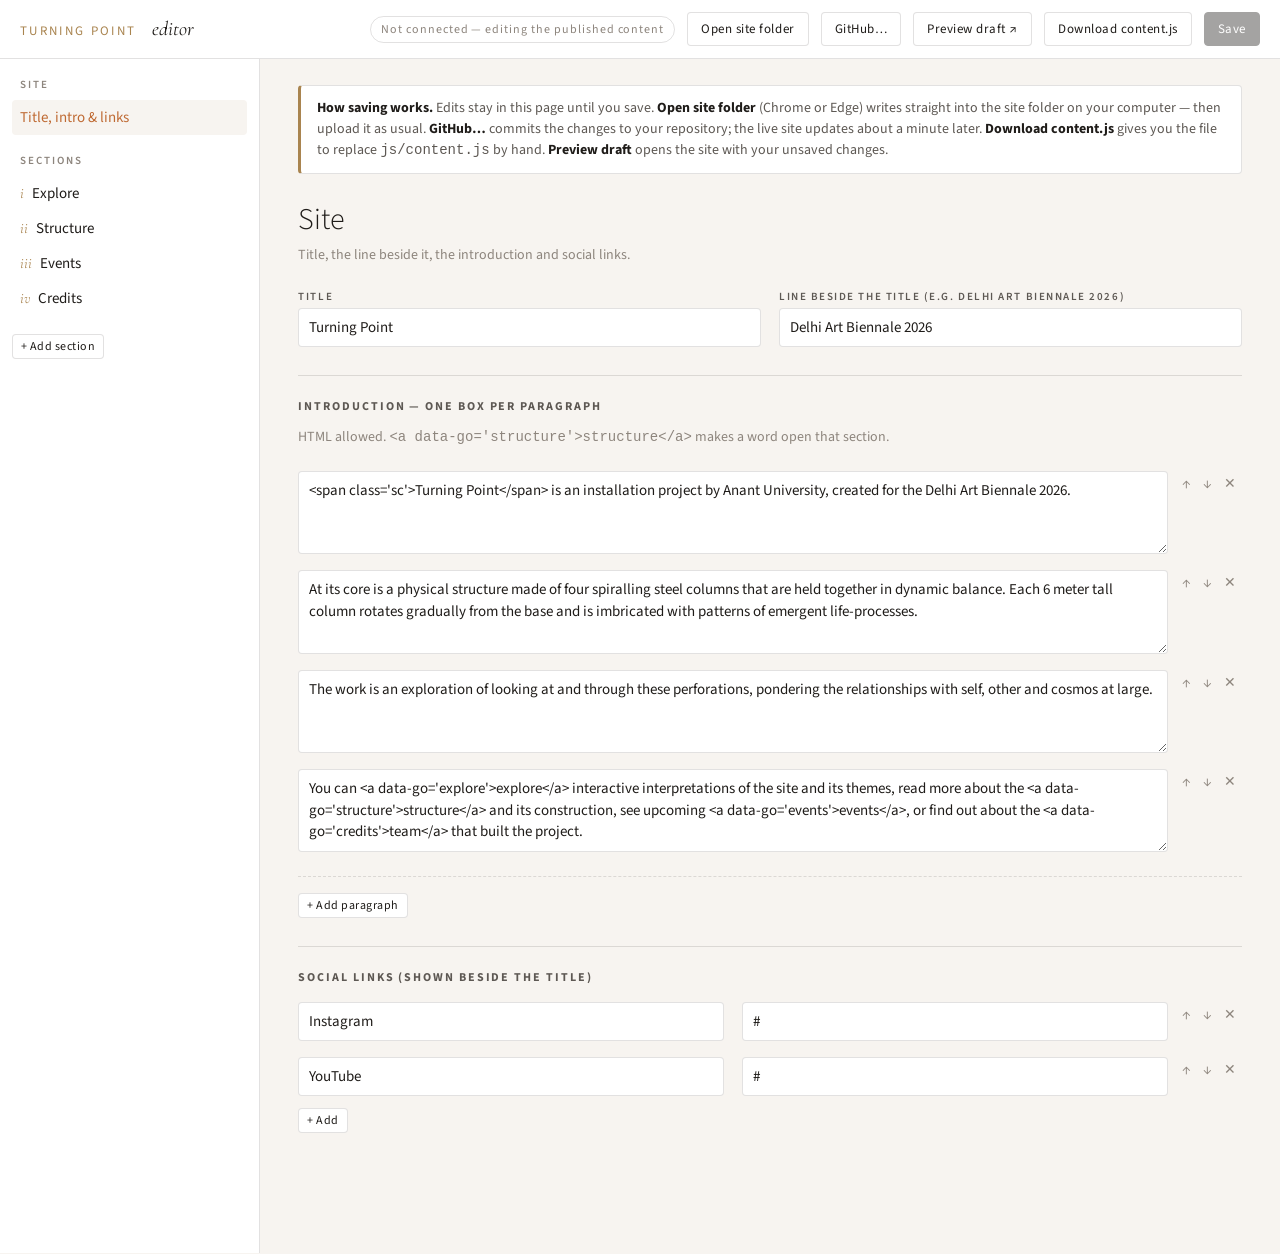
==== admin/index.html @ 9385b00d "Update" ====
<!doctype html>
<html lang="en">
<head>
  <meta charset="utf-8">
  <meta name="viewport" content="width=device-width, initial-scale=1">
  <meta name="robots" content="noindex, nofollow">
  <title>Turning Point — Editor</title>
  <link rel="icon" href="../assets/img/favicon.svg" type="image/svg+xml">
  <link rel="preconnect" href="https://fonts.googleapis.com">
  <link rel="preconnect" href="https://fonts.gstatic.com" crossorigin>
  <link href="https://fonts.googleapis.com/css2?family=Cormorant+Garamond:ital,wght@1,400&family=Source+Sans+3:wght@300;400;600&display=swap" rel="stylesheet">
<style>
  :root {
    --ink: #1f1c19; --grey: #5d5853; --soft: #8d857d; --dim: #d9d0c6; --bg: #f7f4f0;
    --gold: #a9844f; --rust: #bf6a33; --line: rgba(31,28,25,.13); --ok: #4f7a4a; --bad: #b2392b;
    --sans: "Source Sans 3", Calibri, "Segoe UI", system-ui, sans-serif;
    --serif: "Cormorant Garamond", Georgia, serif;
  }
  * { box-sizing: border-box; }
  html, body { margin: 0; height: 100%; }
  body { font-family: var(--sans); font-size: 15px; color: var(--ink); background: var(--bg); -webkit-font-smoothing: antialiased; }
  button, input, select, textarea { font: inherit; color: inherit; }
  a { color: var(--rust); }

  /* layout */
  .top {
    position: sticky; top: 0; z-index: 10;
    display: flex; align-items: center; gap: 12px; flex-wrap: wrap;
    padding: 12px 20px; background: #fff; border-bottom: 1px solid var(--line);
  }
  .brand { font-size: 13px; letter-spacing: .18em; text-transform: uppercase; color: var(--gold); margin-right: auto; }
  .brand em { font-family: var(--serif); font-size: 20px; letter-spacing: 0; text-transform: none; color: var(--ink); margin-left: .5em; }
  .status { font-size: 12px; letter-spacing: .08em; color: var(--soft); padding: 4px 10px; border: 1px solid var(--line); border-radius: 99px; white-space: nowrap; }
  .status.on { color: var(--ok); border-color: rgba(79,122,74,.4); }
  .status.dirty::after { content: " · unsaved changes"; color: var(--rust); }
  .wrap { display: grid; grid-template-columns: 260px minmax(0, 1fr); min-height: calc(100% - 60px); }
  .nav { border-right: 1px solid var(--line); padding: 18px 12px; background: #fff; }
  .main { padding: 26px clamp(16px, 3vw, 48px) 120px; max-width: 1100px; }

  /* buttons */
  .btn { border: 1px solid var(--line); background: #fff; padding: 7px 13px; border-radius: 4px; cursor: pointer; font-size: 13px; letter-spacing: .04em; white-space: nowrap; }
  .btn:hover { border-color: var(--rust); color: var(--rust); }
  .btn.primary { background: var(--ink); color: #fff; border-color: var(--ink); }
  .btn.primary:hover { background: var(--rust); border-color: var(--rust); color: #fff; }
  .btn.small { padding: 3px 8px; font-size: 12px; }
  .btn.danger:hover { border-color: var(--bad); color: var(--bad); }
  .btn:disabled { opacity: .4; cursor: default; }
  .icon { border: 0; background: none; cursor: pointer; padding: 3px 6px; color: var(--soft); font-size: 14px; border-radius: 3px; }
  .icon:hover { color: var(--rust); background: var(--bg); }

  /* left nav */
  .nav h4 { margin: 0 8px 8px; font-size: 11px; letter-spacing: .18em; text-transform: uppercase; color: var(--soft); font-weight: 600; }
  .nav ul { list-style: none; margin: 0 0 18px; padding: 0; }
  .nav li { display: flex; align-items: center; border-radius: 4px; }
  .nav li > button.go { flex: 1; text-align: left; border: 0; background: none; padding: 7px 8px; cursor: pointer; border-radius: 4px; }
  .nav li.on > button.go { background: var(--bg); color: var(--rust); }
  .nav li > button.go:hover { color: var(--rust); }
  .nav .ctl { display: none; }
  .nav li:hover .ctl { display: flex; }
  .nav .num { font-family: var(--serif); font-style: italic; color: var(--gold); margin-right: .5em; }

  /* forms */
  h2 { font-weight: 300; font-size: 30px; margin: 0 0 4px; }
  h2 .num { font-family: var(--serif); font-style: italic; color: var(--gold); margin-right: .3em; }
  .sub { color: var(--soft); margin: 0 0 24px; font-size: 14px; }
  .grid { display: grid; grid-template-columns: repeat(2, minmax(0, 1fr)); gap: 12px 18px; }
  .field { display: flex; flex-direction: column; gap: 4px; min-width: 0; }
  .field.full { grid-column: 1 / -1; }
  .field > label { font-size: 11px; letter-spacing: .14em; text-transform: uppercase; color: var(--grey); font-weight: 600; }
  .field .hint { font-size: 12px; color: var(--soft); }
  input[type=text], input[type=url], input[type=date], input[type=time], select, textarea {
    width: 100%; padding: 8px 10px; border: 1px solid var(--line); border-radius: 4px; background: #fff;
  }
  input:focus, select:focus, textarea:focus { outline: none; border-color: var(--rust); box-shadow: 0 0 0 3px rgba(191,106,51,.12); }
  textarea { min-height: 70px; resize: vertical; line-height: 1.45; }
  textarea.code { font-family: ui-monospace, Menlo, Consolas, monospace; font-size: 13px; min-height: 110px; }
  .check { display: flex; align-items: center; gap: 8px; font-size: 14px; padding-top: 18px; }

  .card {
    background: #fff; border: 1px solid var(--line); border-radius: 6px; margin: 0 0 12px;
  }
  .card > header {
    display: flex; align-items: center; gap: 10px; padding: 9px 12px; cursor: pointer; user-select: none;
  }
  .card > header .badge { font-size: 10px; letter-spacing: .16em; text-transform: uppercase; color: #fff; background: var(--gold); padding: 2px 7px; border-radius: 3px; }
  .card > header .t { flex: 1; color: var(--grey); white-space: nowrap; overflow: hidden; text-overflow: ellipsis; }
  .card > .body { padding: 6px 14px 16px; border-top: 1px solid var(--line); }
  .card.closed > .body { display: none; }
  .card .chev { color: var(--soft); transition: transform .2s; }
  .card.closed .chev { transform: rotate(-90deg); }

  .row { display: flex; gap: 8px; align-items: flex-start; margin: 0 0 8px; }
  .row > :first-child { flex: 1; }
  .list { display: flex; flex-direction: column; gap: 8px; }
  .media { display: flex; gap: 10px; align-items: center; }
  .media input { flex: 1; }
  .thumb { width: 64px; height: 64px; flex: none; border-radius: 3px; background: var(--bg) center/cover no-repeat; border: 1px solid var(--line); overflow: hidden; }
  .thumb video, .thumb img { width: 100%; height: 100%; object-fit: cover; display: block; }
  .addbar { display: flex; gap: 8px; align-items: center; margin-top: 16px; padding-top: 16px; border-top: 1px dashed var(--line); }
  .addbar select { width: auto; }
  hr { border: 0; border-top: 1px solid var(--line); margin: 28px 0 22px; }
  h3 { font-size: 12px; letter-spacing: .16em; text-transform: uppercase; color: var(--grey); margin: 0 0 12px; }

  /* dialog */
  dialog { border: 1px solid var(--line); border-radius: 8px; padding: 22px 24px; width: min(520px, 92vw); }
  dialog::backdrop { background: rgba(31,28,25,.35); }
  dialog h3 { margin-bottom: 14px; }
  dialog .grid { grid-template-columns: 1fr; }
  dialog footer { display: flex; justify-content: flex-end; gap: 8px; margin-top: 18px; }

  .toast {
    position: fixed; left: 50%; bottom: 24px; transform: translate(-50%, 20px); opacity: 0;
    background: var(--ink); color: #fff; padding: 10px 16px; border-radius: 6px; font-size: 14px;
    transition: opacity .3s, transform .3s; z-index: 50; max-width: 90vw;
  }
  .toast.show { opacity: 1; transform: translate(-50%, 0); }
  .toast.err { background: var(--bad); }
  .intro-note { background: #fff; border: 1px solid var(--line); border-left: 3px solid var(--gold); padding: 12px 16px; border-radius: 4px; margin-bottom: 24px; color: var(--grey); font-size: 14px; line-height: 1.5; }
  .intro-note b { color: var(--ink); }

  @media (max-width: 760px) {
    .wrap { grid-template-columns: 1fr; }
    .nav { border-right: 0; border-bottom: 1px solid var(--line); }
    .grid { grid-template-columns: 1fr; }
  }
</style>
</head>
<body>
  <div class="top">
    <div class="brand">Turning Point <em>editor</em></div>
    <span class="status" id="status">Not connected — editing the published content</span>
    <button class="btn" id="openFolder" title="Chrome / Edge: read and write the site folder on this computer">Open site folder</button>
    <button class="btn" id="openGithub">GitHub…</button>
    <button class="btn" id="preview" title="Open the site with your unsaved changes">Preview draft ↗</button>
    <button class="btn" id="download" title="Download js/content.js to replace by hand">Download content.js</button>
    <button class="btn primary" id="save" disabled>Save</button>
  </div>

  <div class="wrap">
    <aside class="nav" id="nav"></aside>
    <main class="main" id="main"></main>
  </div>

  <dialog id="ghDialog">
    <form method="dialog">
      <h3>Save to GitHub</h3>
      <div class="grid">
        <div class="field"><label>Repository (owner/name)</label><input type="text" id="ghRepo" placeholder="your-name/turning-point"></div>
        <div class="field"><label>Branch</label><input type="text" id="ghBranch" value="main"></div>
        <div class="field"><label>Folder inside the repository</label><input type="text" id="ghBase" placeholder="(leave empty if the site is at the top level)"></div>
        <div class="field"><label>Personal access token</label><input type="text" id="ghToken" placeholder="github_pat_…" autocomplete="off">
          <span class="hint">A fine-grained token with <b>Contents: read and write</b> on this one repository. Create it at github.com → Settings → Developer settings.</span></div>
        <label class="check"><input type="checkbox" id="ghRemember"> Remember on this browser</label>
      </div>
      <footer>
        <button class="btn" value="cancel">Cancel</button>
        <button class="btn primary" id="ghConnect" value="ok">Connect</button>
      </footer>
    </form>
  </dialog>

  <div class="toast" id="toast"></div>

  <script src="../js/content.js"></script>
<script>
(function () {
  "use strict";

  /* ======================================================================
     Data + helpers
     ====================================================================== */
  let data = JSON.parse(JSON.stringify(window.SITE || { title: "", meta: "", intro: [], socials: [], sections: [] }));
  let dirty = false;
  let view = { kind: "site", index: 0 };
  const open = new Set();                 // which item cards are expanded
  const blobs = {};                       // freshly uploaded files → object URLs for previews

  const $ = s => document.querySelector(s);
  const h = (tag, attrs = {}, ...kids) => {
    const el = document.createElement(tag);
    for (const [k, v] of Object.entries(attrs || {})) {
      if (v == null || v === false) continue;
      if (k.startsWith("on")) el.addEventListener(k.slice(2), v);
      else if (k === "class") el.className = v;
      else if (k === "html") el.innerHTML = v;
      else if (k === "value") el.value = v;
      else if (k in el && typeof v !== "string") el[k] = v;
      else el.setAttribute(k, v === true ? "" : v);
    }
    kids.flat().forEach(c => c != null && el.append(c.nodeType ? c : document.createTextNode(c)));
    return el;
  };
  const toast = (msg, err) => {
    const t = $("#toast"); t.textContent = msg; t.classList.toggle("err", !!err); t.classList.add("show");
    clearTimeout(t._t); t._t = setTimeout(() => t.classList.remove("show"), err ? 6000 : 2600);
  };
  const setDirty = (v = true) => { dirty = v; renderStatus(); };
  const move = (arr, i, d) => { const j = i + d; if (j < 0 || j >= arr.length) return; [arr[i], arr[j]] = [arr[j], arr[i]]; };
  const strip = s => String(s || "").replace(/<[^>]+>/g, "").trim();
  const resolve = p => !p ? "" : blobs[p] || (/^(https?:|data:|blob:)/.test(p) ? p : "../" + p);

  window.addEventListener("beforeunload", e => { if (dirty) { e.preventDefault(); e.returnValue = ""; } });

  /* ======================================================================
     Field schema
     ====================================================================== */
  const TYPES = {
    text:    { label: "Text", fields: [["span", "span"], ["title", "text", "Heading"], ["body", "html", "Body (HTML: <p>, <em>, <a href>)"]] },
    image:   { label: "Image", fields: [["span", "span"], ["src", "media:image", "Image"], ["alt", "text", "Alt text (for screen readers)"], ["caption", "html1", "Caption"], ["ratio", "text", "Aspect ratio (w/h, e.g. 4/3) — set automatically on upload"]] },
    video:   { label: "Video", fields: [["span", "span"], ["src", "media:video", "Video file (.mp4)"], ["poster", "media:image", "Poster image"], ["caption", "html1", "Caption"], ["ratio", "text", "Aspect ratio (w/h)"], ["autoplay", "bool", "Play silently on a loop (no controls)"]] },
    embed:   { label: "Embed", fields: [["span", "span"], ["src", "url", "Embed URL (YouTube: https://www.youtube.com/embed/ID)"], ["caption", "html1", "Caption"], ["ratio", "text", "Aspect ratio (w/h)"]] },
    project: { label: "Exploration", fields: [["index", "text", "Number"], ["title", "text", "Title"], ["text", "html1", "Description"], ["href", "text", "Page (e.g. explorations/flux/index.html) — empty = forthcoming"], ["thumb", "media:image", "Thumbnail (portrait, 3:5)"], ["status", "text", "Status label (e.g. In progress)"], ["newTab", "bool", "Open in a new tab"]] },
    event:   { label: "Event", fields: [["span", "span"], ["date", "date", "Date"], ["time", "time", "Time"], ["title", "text", "Title"], ["place", "text", "Place"], ["text", "html1", "Description"], ["link", "url", "Link"], ["linkLabel", "text", "Link label (e.g. Register)"]] },
    credits: { label: "Credits", fields: [["span", "span"], ["groups", "groups"]] },
    links:   { label: "Links", fields: [["span", "span"], ["title", "text", "Heading"], ["links", "pairs:label:url"]] }
  };
  const BLANK = {
    text: { type: "text", span: 2, title: "", body: "<p></p>" },
    image: { type: "image", span: 2, src: "", alt: "", caption: "", ratio: "4/3" },
    video: { type: "video", span: 2, src: "", poster: "", caption: "", ratio: "16/9" },
    embed: { type: "embed", span: 2, src: "", caption: "", ratio: "16/9" },
    project: { type: "project", index: "", title: "", text: "", href: "", thumb: "", status: "" },
    event: { type: "event", span: 4, date: new Date().toISOString().slice(0, 10), time: "", title: "", place: "", text: "", link: "", linkLabel: "" },
    credits: { type: "credits", span: 3, groups: [{ role: "", names: [] }] },
    links: { type: "links", span: 1, title: "", links: [{ label: "", url: "" }] }
  };
  const summary = it => strip(it.title) || strip(it.caption) || strip(it.alt) || (it.src || "").split("/").pop() || strip(it.text) || (it.groups ? it.groups.map(g => g.role).join(", ") : "") || "(empty)";

  /* ======================================================================
     Field widgets
     ====================================================================== */
  function fieldEl(obj, key, kind, label, onChange) {
    const set = v => { obj[key] = v; setDirty(); onChange && onChange(); };
    const wrap = (cls, ...kids) => h("div", { class: "field " + (cls || "") }, label ? h("label", {}, label) : null, ...kids);

    if (kind === "span") {
      return wrap("", h("select", { onchange: e => set(+e.target.value) },
        [1, 2, 3, 4].map(n => h("option", { value: n, selected: (obj.span || 1) === n }, n === 4 ? "4 — full width" : `${n} column${n > 1 ? "s" : ""}`))));
    }
    if (kind === "bool") {
      return h("label", { class: "check" }, h("input", { type: "checkbox", checked: !!obj[key], onchange: e => set(e.target.checked) }), label);
    }
    if (kind === "html") {
      return wrap("full", h("textarea", { class: "code", value: obj[key] || "", oninput: e => set(e.target.value) }));
    }
    if (kind === "html1") {
      return wrap("full", h("textarea", { value: obj[key] || "", rows: 2, oninput: e => set(e.target.value) }));
    }
    if (kind === "date" || kind === "time" || kind === "url" || kind === "text") {
      return wrap("", h("input", { type: kind === "url" ? "url" : kind, value: obj[key] || "", oninput: e => set(e.target.value) }));
    }
    if (kind.startsWith("media")) {
      const accept = kind.endsWith("video") ? "video/*" : "image/*";
      const thumb = h("div", { class: "thumb" });
      const paint = () => {
        thumb.innerHTML = "";
        const src = resolve(obj[key]);
        if (!src) return;
        thumb.append(/\.(mp4|webm|mov)$/i.test(obj[key]) ? h("video", { src, muted: true }) : h("img", { src, alt: "" }));
      };
      const input = h("input", { type: "text", value: obj[key] || "", placeholder: "assets/…", oninput: e => { set(e.target.value); paint(); } });
      const file = h("input", { type: "file", accept, hidden: true, onchange: async e => {
        const f = e.target.files[0]; if (!f) return;
        const path = await uploadFile(f);
        if (!path) return;
        input.value = path; obj[key] = path; setDirty(); paint();
        if (key === "src" && "ratio" in obj) {
          const r = await mediaRatio(f); if (r) { obj.ratio = r; renderMain(); }
        }
      } });
      paint();
      return wrap("full", h("div", { class: "media" }, thumb, input,
        h("button", { class: "btn small", type: "button", onclick: () => backend ? file.click() : toast("Open the site folder or connect GitHub first, so the file has somewhere to go.", true) }, "Upload…"), file));
    }
    if (kind === "groups") {
      obj.groups = obj.groups || [];
      return h("div", { class: "field full" }, h("label", {}, "Groups — one name per line"),
        h("div", { class: "list" }, obj.groups.map((g, i) => h("div", { class: "row" },
          h("div", { class: "grid", style: "grid-template-columns: 1fr 1.4fr" },
            h("input", { type: "text", value: g.role || "", placeholder: "Role", oninput: e => { g.role = e.target.value; setDirty(); } }),
            h("textarea", { rows: Math.max(2, (g.names || []).length), value: (g.names || []).join("\n"), placeholder: "Names", oninput: e => { g.names = e.target.value.split("\n").map(s => s.trim()).filter(Boolean); setDirty(); } })),
          ctl(obj.groups, i)))),
        h("div", {}, h("button", { class: "btn small", type: "button", onclick: () => { obj.groups.push({ role: "", names: [] }); setDirty(); renderMain(); } }, "+ Add group")));
    }
    if (kind.startsWith("pairs")) {
      const [, a, b] = kind.split(":");
      obj[key] = obj[key] || [];
      return h("div", { class: "field full" }, h("label", {}, label || key),
        h("div", { class: "list" }, obj[key].map((p, i) => h("div", { class: "row" },
          h("div", { class: "grid" },
            h("input", { type: "text", value: p[a] || "", placeholder: a, oninput: e => { p[a] = e.target.value; setDirty(); } }),
            h("input", { type: "text", value: p[b] || "", placeholder: b, oninput: e => { p[b] = e.target.value; setDirty(); } })),
          ctl(obj[key], i)))),
        h("div", {}, h("button", { class: "btn small", type: "button", onclick: () => { obj[key].push({ [a]: "", [b]: "" }); setDirty(); renderMain(); } }, "+ Add")));
    }
    return wrap("", h("input", { type: "text", value: obj[key] || "", oninput: e => set(e.target.value) }));
  }

  // ↑ ↓ ✕ controls for any list
  function ctl(arr, i, extra) {
    return h("div", { class: "ctl", style: "display:flex" },
      h("button", { class: "icon", type: "button", title: "Move up", onclick: e => { e.stopPropagation(); move(arr, i, -1); setDirty(); render(); } }, "↑"),
      h("button", { class: "icon", type: "button", title: "Move down", onclick: e => { e.stopPropagation(); move(arr, i, 1); setDirty(); render(); } }, "↓"),
      extra || null,
      h("button", { class: "icon", type: "button", title: "Delete", onclick: e => {
        e.stopPropagation();
        if (!confirm("Delete this?")) return;
        arr.splice(i, 1); setDirty(); render();
      } }, "✕"));
  }

  /* ======================================================================
     Views
     ====================================================================== */
  function renderNav() {
    const nav = $("#nav"); nav.innerHTML = "";
    nav.append(h("h4", {}, "Site"),
      h("ul", {}, h("li", { class: view.kind === "site" ? "on" : "" },
        h("button", { class: "go", onclick: () => { view = { kind: "site" }; render(); } }, "Title, intro & links"))));
    nav.append(h("h4", {}, "Sections"),
      h("ul", {}, data.sections.map((s, i) => h("li", { class: view.kind === "section" && view.index === i ? "on" : "" },
        h("button", { class: "go", onclick: () => { view = { kind: "section", index: i }; render(); } },
          h("span", { class: "num" }, ["i", "ii", "iii", "iv", "v", "vi", "vii", "viii"][i] || i + 1), s.label || s.id || "(untitled)"),
        h("span", { class: "ctl" }, ctl(data.sections, i))))),
      h("button", { class: "btn small", onclick: () => {
        const id = prompt("Short id for the new section (letters only, used in the link, e.g. press):");
        if (!id) return;
        const clean = id.toLowerCase().replace(/[^a-z0-9-]/g, "");
        if (!clean || data.sections.some(s => s.id === clean)) return toast("That id is empty or already used.", true);
        data.sections.push({ id: clean, label: id, heading: id, lede: "", items: [] });
        view = { kind: "section", index: data.sections.length - 1 }; setDirty(); render();
      } }, "+ Add section"));
  }

  function renderMain() {
    const main = $("#main"); main.innerHTML = "";
    if (view.kind === "site") return renderSite(main);
    const sec = data.sections[view.index];
    if (!sec) { view = { kind: "site" }; return renderSite(main); }
    renderSection(main, sec, view.index);
  }

  function renderSite(main) {
    if (!backend) main.append(h("div", { class: "intro-note", html:
      "<b>How saving works.</b> Edits stay in this page until you save. " +
      "<b>Open site folder</b> (Chrome or Edge) writes straight into the site folder on your computer — then upload it as usual. " +
      "<b>GitHub…</b> commits the changes to your repository; the live site updates about a minute later. " +
      "<b>Download content.js</b> gives you the file to replace <code>js/content.js</code> by hand. " +
      "<b>Preview draft</b> opens the site with your unsaved changes." }));
    main.append(h("h2", {}, "Site"), h("p", { class: "sub" }, "Title, the line beside it, the introduction and social links."));
    main.append(h("div", { class: "grid" },
      fieldEl(data, "title", "text", "Title"),
      fieldEl(data, "meta", "text", "Line beside the title (e.g. Delhi Art Biennale 2026)")));

    main.append(h("hr"), h("h3", {}, "Introduction — one box per paragraph"),
      h("p", { class: "sub", html: "HTML allowed. <code>&lt;a data-go='structure'&gt;structure&lt;/a&gt;</code> makes a word open that section." }));
    data.intro = data.intro || [];
    main.append(h("div", { class: "list" }, data.intro.map((p, i) => h("div", { class: "row" },
      h("textarea", { rows: 3, value: p, oninput: e => { data.intro[i] = e.target.value; setDirty(); } }), ctl(data.intro, i)))));
    main.append(h("div", { class: "addbar" }, h("button", { class: "btn small", onclick: () => { data.intro.push(""); setDirty(); renderMain(); } }, "+ Add paragraph")));

    main.append(h("hr"), h("h3", {}, "Social links (shown beside the title)"));
    data.socials = data.socials || [];
    main.append(fieldEl(data, "socials", "pairs:label:url", " "));
  }

  function renderSection(main, sec, si) {
    main.append(h("h2", {}, h("span", { class: "num" }, (["i", "ii", "iii", "iv", "v", "vi", "vii", "viii"][si] || si + 1) + "."), sec.heading || sec.label));
    main.append(h("p", { class: "sub" }, `Opens at …/index.html#${sec.id}`));
    main.append(h("div", { class: "grid" },
      fieldEl(sec, "label", "text", "Menu label", renderNav),
      fieldEl(sec, "id", "text", "Id (used in the link — letters, numbers, hyphens)", renderNav),
      fieldEl(sec, "heading", "text", "Heading"),
      fieldEl(sec, "lede", "text", "Short line beside the heading")));

    main.append(h("hr"), h("h3", {}, `Boxes (${sec.items.length})`));
    if (sec.items.some(i => i.type === "project")) main.append(h("p", { class: "sub" }, "Exploration boxes that follow each other are shown as one sideways-scrolling row of tall cards."));
    sec.items.forEach((it, i) => {
      const key = sec.id + ":" + i;
      const T = TYPES[it.type] || { label: it.type, fields: [] };
      const card = h("div", { class: "card" + (open.has(it) ? "" : " closed") });
      const header = h("header", { onclick: () => { open.has(it) ? open.delete(it) : open.add(it); card.classList.toggle("closed"); } },
        h("span", { class: "chev" }, "▾"), h("span", { class: "badge" }, T.label), h("span", { class: "t" }, summary(it)),
        ctl(sec.items, i, h("button", { class: "icon", type: "button", title: "Duplicate", onclick: e => {
          e.stopPropagation(); const copy = JSON.parse(JSON.stringify(it)); sec.items.splice(i + 1, 0, copy); open.add(copy); setDirty(); render();
        } }, "⧉")));
      const grid = h("div", { class: "grid" }, T.fields.map(([k, kind, label]) =>
        fieldEl(it, k, kind, label || k, () => { header.querySelector(".t").textContent = summary(it); })));
      card.append(header, h("div", { class: "body" }, grid));
      main.append(card);
    });

    const sel = h("select", {}, Object.entries(TYPES).map(([k, t]) => h("option", { value: k }, t.label)));
    main.append(h("div", { class: "addbar" }, sel,
      h("button", { class: "btn", onclick: () => {
        const it = JSON.parse(JSON.stringify(BLANK[sel.value]));
        sec.items.push(it); open.add(it); setDirty(); renderMain();
        window.scrollTo({ top: document.body.scrollHeight, behavior: "smooth" });
      } }, "+ Add box")));
  }

  function renderStatus() {
    const st = $("#status");
    st.textContent = backend ? backend.label : "Not connected — editing the published content";
    st.classList.toggle("on", !!backend);
    st.classList.toggle("dirty", dirty);
    $("#save").disabled = !backend || !dirty;
  }
  function render() { renderNav(); renderMain(); renderStatus(); }

  /* ======================================================================
     Serialising content.js
     ====================================================================== */
  const HEADER = `/* =====================================================================
   TURNING POINT — site content
   Edited with admin/index.html — or by hand: it is plain JavaScript.
   Box types: text, image, video, embed, project, event, credits, links
   (see README.md). Paths are relative to index.html.
   ===================================================================== */

`;
  const serialise = () => HEADER + "window.SITE = " + JSON.stringify(data, null, 2) + ";\n";
  function parseContent(text) {
    const w = {};
    new Function("window", text + "\n;")(w);   // the site's own content file
    if (!w.SITE || !Array.isArray(w.SITE.sections)) throw new Error("js/content.js does not define window.SITE");
    return w.SITE;
  }

  /* ======================================================================
     Backends: local folder (File System Access API) and GitHub
     ====================================================================== */
  let backend = null;

  async function getHandle(dir, path, create) {
    const parts = path.split("/").filter(Boolean);
    const name = parts.pop();
    for (const p of parts) dir = await dir.getDirectoryHandle(p, { create });
    return { dir, name };
  }

  const localBackend = root => ({
    label: `Folder: ${root.name}`,
    async read(path) {
      const { dir, name } = await getHandle(root, path, false);
      return (await (await dir.getFileHandle(name)).getFile()).text();
    },
    async exists(path) {
      try { const { dir, name } = await getHandle(root, path, false); await dir.getFileHandle(name); return true; } catch { return false; }
    },
    async write(path, content) {
      const { dir, name } = await getHandle(root, path, true);
      const fh = await dir.getFileHandle(name, { create: true });
      const w = await fh.createWritable(); await w.write(content); await w.close();
    }
  });

  const b64 = buf => {
    let s = ""; const bytes = new Uint8Array(buf);
    for (let i = 0; i < bytes.length; i += 0x8000) s += String.fromCharCode.apply(null, bytes.subarray(i, i + 0x8000));
    return btoa(s);
  };
  const githubBackend = ({ repo, branch, base, token }) => {
    const shas = {};
    const full = p => (base ? base.replace(/\/+$/, "") + "/" : "") + p;
    const api = (p, opt = {}) => fetch(`https://api.github.com/repos/${repo}/contents/${full(p).split("/").map(encodeURIComponent).join("/")}${opt.method ? "" : `?ref=${encodeURIComponent(branch)}`}`, {
      ...opt, headers: { Authorization: `Bearer ${token}`, Accept: "application/vnd.github+json", ...(opt.headers || {}) }
    });
    return {
      label: `GitHub: ${repo}@${branch}`,
      async read(path) {
        const r = await api(path);
        if (!r.ok) throw new Error(`GitHub ${r.status}: could not read ${full(path)}`);
        const j = await r.json(); shas[path] = j.sha;
        return new TextDecoder().decode(Uint8Array.from(atob(j.content.replace(/\n/g, "")), c => c.charCodeAt(0)));
      },
      async exists(path) { const r = await api(path); if (r.ok) { shas[path] = (await r.json()).sha; } return r.ok; },
      async write(path, content) {
        const body = typeof content === "string" ? b64(new TextEncoder().encode(content)) : b64(await content.arrayBuffer());
        if (!(path in shas)) await this.exists(path);
        const r = await api(path, { method: "PUT", body: JSON.stringify({ message: `Update ${path} from the editor`, content: body, branch, sha: shas[path] }) });
        if (!r.ok) throw new Error(`GitHub ${r.status}: ${(await r.json().catch(() => ({}))).message || "could not save"} (${full(path)})`);
        shas[path] = (await r.json()).content.sha;
      }
    };
  };

  async function connect(be) {
    try {
      const text = await be.read("js/content.js");
      if (dirty && !confirm("Load the content from there? Your unsaved edits here will be replaced.")) { backend = be; renderStatus(); return; }
      data = parseContent(text);
      backend = be; dirty = false; open.clear();
      render();
      toast("Connected — " + be.label);
    } catch (e) {
      console.error(e);
      toast(e.message || String(e), true);
    }
  }

  $("#openFolder").addEventListener("click", async () => {
    if (!window.showDirectoryPicker) return toast("Your browser can't open folders — use Chrome or Edge, or GitHub / Download instead.", true);
    try {
      const dir = await window.showDirectoryPicker({ id: "turning-point-site", mode: "readwrite" });
      const be = localBackend(dir);
      if (!(await be.exists("js/content.js"))) return toast("Choose the site folder — the one that contains index.html and js/content.js.", true);
      await connect(be);
    } catch (e) { if (e.name !== "AbortError") toast(e.message, true); }
  });

  const gh = $("#ghDialog");
  $("#openGithub").addEventListener("click", () => {
    try {
      const saved = JSON.parse(localStorage.getItem("tp-github") || "{}");
      if (saved.repo) { $("#ghRepo").value = saved.repo; $("#ghBranch").value = saved.branch || "main"; $("#ghBase").value = saved.base || ""; $("#ghToken").value = saved.token || ""; $("#ghRemember").checked = true; }
    } catch {}
    gh.showModal();
  });
  gh.addEventListener("close", async () => {
    if (gh.returnValue !== "ok") return;
    const cfg = { repo: $("#ghRepo").value.trim().replace(/^https:\/\/github\.com\//, "").replace(/\/$/, ""), branch: $("#ghBranch").value.trim() || "main", base: $("#ghBase").value.trim(), token: $("#ghToken").value.trim() };
    if (!cfg.repo || !cfg.token) return toast("Repository and token are both needed.", true);
    try { if ($("#ghRemember").checked) localStorage.setItem("tp-github", JSON.stringify(cfg)); else localStorage.removeItem("tp-github"); } catch {}
    await connect(githubBackend(cfg));
  });

  async function save() {
    if (!backend) return toast("Open the site folder or connect GitHub first — or use Download.", true);
    const btn = $("#save"); btn.disabled = true; btn.textContent = "Saving…";
    try {
      await backend.write("js/content.js", serialise());
      setDirty(false);
      toast(backend.label.startsWith("GitHub") ? "Saved to GitHub — the live site updates in about a minute." : "Saved to js/content.js");
    } catch (e) { console.error(e); toast(e.message || String(e), true); }
    btn.textContent = "Save"; renderStatus();
  }
  $("#save").addEventListener("click", save);
  document.addEventListener("keydown", e => { if ((e.ctrlKey || e.metaKey) && e.key === "s") { e.preventDefault(); save(); } });

  $("#download").addEventListener("click", () => {
    const a = h("a", { href: URL.createObjectURL(new Blob([serialise()], { type: "text/javascript" })), download: "content.js" });
    document.body.append(a); a.click(); a.remove();
    toast("Downloaded — replace js/content.js in the site folder with it.");
  });

  $("#preview").addEventListener("click", () => {
    try { localStorage.setItem("tp-draft", JSON.stringify(data)); }
    catch { return toast("This browser blocked the preview storage.", true); }
    window.open("../index.html?draft", "_blank");
  });

  /* uploads go to assets/uploads/<name> */
  async function uploadFile(file) {
    if (file.size > 25 * 1024 * 1024 && !confirm(`${file.name} is ${(file.size / 1048576).toFixed(0)} MB. Large files load slowly (and GitHub refuses files over 100 MB). Upload anyway?`)) return null;
    const dot = file.name.lastIndexOf(".");
    const stem = (dot > 0 ? file.name.slice(0, dot) : file.name).toLowerCase().replace(/[^a-z0-9]+/g, "-").replace(/^-|-$/g, "") || "file";
    const ext = dot > 0 ? file.name.slice(dot).toLowerCase() : "";
    let path = `assets/uploads/${stem}${ext}`, n = 2;
    while (await backend.exists(path)) path = `assets/uploads/${stem}-${n++}${ext}`;
    toast(`Uploading ${file.name}…`);
    try {
      await backend.write(path, file);
      blobs[path] = URL.createObjectURL(file);
      toast(`Uploaded to ${path} — remember to Save.`);
      return path;
    } catch (e) { console.error(e); toast(e.message || String(e), true); return null; }
  }

  function mediaRatio(file) {
    return new Promise(res => {
      const url = URL.createObjectURL(file);
      const done = (w, h) => res(w && h ? `${w}/${h}` : null);
      if (file.type.startsWith("video")) {
        const v = document.createElement("video"); v.preload = "metadata";
        v.onloadedmetadata = () => done(v.videoWidth, v.videoHeight); v.onerror = () => done(); v.src = url;
      } else {
        const i = new Image(); i.onload = () => done(i.naturalWidth, i.naturalHeight); i.onerror = () => done(); i.src = url;
      }
    });
  }

  render();
})();
</script>
</body>
</html>
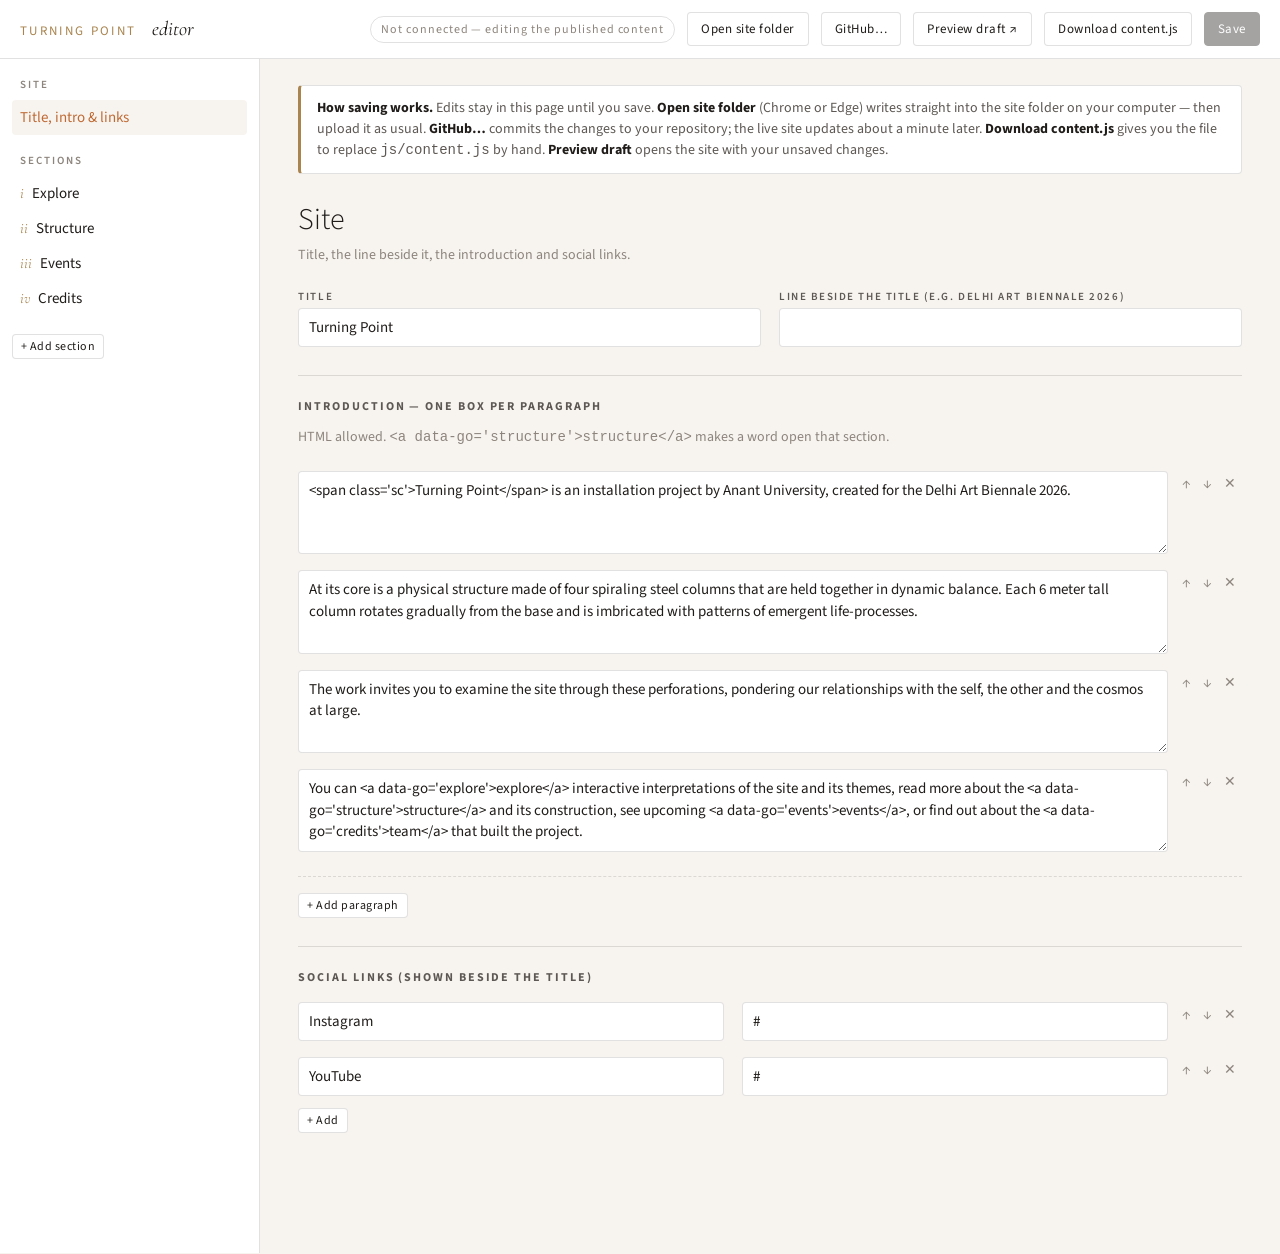
==== commit 753644db: "update" ====
--- a/admin/index.html
+++ b/admin/index.html
@@ -115,6 +115,11 @@
   }
   .toast.show { opacity: 1; transform: translate(-50%, 0); }
   .toast.err { background: var(--bad); }
+  .combine { display: flex; align-items: center; gap: 10px; margin: 0 0 12px; padding: 8px 12px; border: 1px dashed var(--line); border-radius: 6px; font-size: 13px; color: var(--soft); }
+  .combine.on { border-color: var(--rust); color: var(--ink); background: #fff; }
+  .card.picked { border-color: var(--rust); box-shadow: 0 0 0 2px rgba(191,106,51,.15); }
+  .pick { width: 16px; height: 16px; accent-color: var(--rust); cursor: pointer; }
+  .row.slide { padding: 10px; border: 1px solid var(--line); border-radius: 4px; background: var(--bg); }
   .intro-note { background: #fff; border: 1px solid var(--line); border-left: 3px solid var(--gold); padding: 12px 16px; border-radius: 4px; margin-bottom: 24px; color: var(--grey); font-size: 14px; line-height: 1.5; }
   .intro-note b { color: var(--ink); }
 
@@ -173,6 +178,7 @@
   let dirty = false;
   let view = { kind: "site", index: 0 };
   const open = new Set();                 // which item cards are expanded
+  const selected = new Set();             // images ticked for "combine into carousel"
   const blobs = {};                       // freshly uploaded files → object URLs for previews
 
   const $ = s => document.querySelector(s);
@@ -207,6 +213,7 @@
   const TYPES = {
     text:    { label: "Text", fields: [["span", "span"], ["title", "text", "Heading"], ["body", "html", "Body (HTML: <p>, <em>, <a href>)"]] },
     image:   { label: "Image", fields: [["span", "span"], ["src", "media:image", "Image"], ["alt", "text", "Alt text (for screen readers)"], ["caption", "html1", "Caption"], ["ratio", "text", "Aspect ratio (w/h, e.g. 4/3) — set automatically on upload"]] },
+    carousel:{ label: "Carousel", fields: [["span", "span"], ["ratio", "text", "Aspect ratio of the frame (w/h) — set from the first image"], ["slides", "slides"]] },
     video:   { label: "Video", fields: [["span", "span"], ["src", "media:video", "Video file (.mp4)"], ["poster", "media:image", "Poster image"], ["caption", "html1", "Caption"], ["ratio", "text", "Aspect ratio (w/h)"], ["autoplay", "bool", "Play silently on a loop (no controls)"]] },
     embed:   { label: "Embed", fields: [["span", "span"], ["src", "url", "Embed URL (YouTube: https://www.youtube.com/embed/ID)"], ["caption", "html1", "Caption"], ["ratio", "text", "Aspect ratio (w/h)"]] },
     project: { label: "Exploration", fields: [["index", "text", "Number"], ["title", "text", "Title"], ["text", "html1", "Description"], ["href", "text", "Page (e.g. explorations/flux/index.html) — empty = forthcoming"], ["thumb", "media:image", "Thumbnail (portrait, 3:5)"], ["status", "text", "Status label (e.g. In progress)"], ["newTab", "bool", "Open in a new tab"]] },
@@ -217,6 +224,7 @@
   const BLANK = {
     text: { type: "text", span: 2, title: "", body: "<p></p>" },
     image: { type: "image", span: 2, src: "", alt: "", caption: "", ratio: "4/3" },
+    carousel: { type: "carousel", span: 3, ratio: "1800/1273", slides: [] },
     video: { type: "video", span: 2, src: "", poster: "", caption: "", ratio: "16/9" },
     embed: { type: "embed", span: 2, src: "", caption: "", ratio: "16/9" },
     project: { type: "project", index: "", title: "", text: "", href: "", thumb: "", status: "" },
@@ -224,7 +232,7 @@
     credits: { type: "credits", span: 3, groups: [{ role: "", names: [] }] },
     links: { type: "links", span: 1, title: "", links: [{ label: "", url: "" }] }
   };
-  const summary = it => strip(it.title) || strip(it.caption) || strip(it.alt) || (it.src || "").split("/").pop() || strip(it.text) || (it.groups ? it.groups.map(g => g.role).join(", ") : "") || "(empty)";
+  const summary = it => it.type === "carousel" ? `${(it.slides || []).length} images — ${strip((it.slides || [])[0]?.caption) || ""}` : strip(it.title) || strip(it.caption) || strip(it.alt) || (it.src || "").split("/").pop() || strip(it.text) || (it.groups ? it.groups.map(g => g.role).join(", ") : "") || "(empty)";
 
   /* ======================================================================
      Field widgets
@@ -236,6 +244,11 @@
     if (kind === "span") {
       return wrap("", h("select", { onchange: e => set(+e.target.value) },
         [1, 2, 3, 4].map(n => h("option", { value: n, selected: (obj.span || 1) === n }, n === 4 ? "4 — full width" : `${n} column${n > 1 ? "s" : ""}`))));
+    }
+    if (kind === "layout") {
+      return wrap("", h("select", { onchange: e => set(e.target.value || undefined) },
+        h("option", { value: "", selected: !obj.layout }, "Vertical — scroll down"),
+        h("option", { value: "horizontal", selected: obj.layout === "horizontal" }, "Horizontal — scroll sideways, full height")));
     }
     if (kind === "bool") {
       return h("label", { class: "check" }, h("input", { type: "checkbox", checked: !!obj[key], onchange: e => set(e.target.checked) }), label);
@@ -282,6 +295,19 @@
           ctl(obj.groups, i)))),
         h("div", {}, h("button", { class: "btn small", type: "button", onclick: () => { obj.groups.push({ role: "", names: [] }); setDirty(); renderMain(); } }, "+ Add group")));
     }
+    if (kind === "slides") {
+      obj.slides = obj.slides || [];
+      return h("div", { class: "field full" }, h("label", {}, "Slides"),
+        h("div", { class: "list" }, obj.slides.map((sl, i) => h("div", { class: "row slide" },
+          h("div", { class: "grid" },
+            fieldEl(sl, "src", "media:image", `Image ${i + 1}`, () => {
+              if (i === 0 && sl.src) mediaRatioFromPath(sl.src).then(r => { if (r) { obj.ratio = r; } });
+            }),
+            fieldEl(sl, "caption", "html1", "Caption"),
+            fieldEl(sl, "alt", "text", "Alt text")),
+          ctl(obj.slides, i)))),
+        h("div", {}, h("button", { class: "btn small", type: "button", onclick: () => { obj.slides.push({ src: "", alt: "", caption: "" }); setDirty(); renderMain(); } }, "+ Add slide")));
+    }
     if (kind.startsWith("pairs")) {
       const [, a, b] = kind.split(":");
       obj[key] = obj[key] || [];
@@ -371,16 +397,43 @@
       fieldEl(sec, "label", "text", "Menu label", renderNav),
       fieldEl(sec, "id", "text", "Id (used in the link — letters, numbers, hyphens)", renderNav),
       fieldEl(sec, "heading", "text", "Heading"),
-      fieldEl(sec, "lede", "text", "Short line beside the heading")));
+      fieldEl(sec, "lede", "text", "Short line beside the heading"),
+      fieldEl(sec, "layout", "layout", "Layout (desktop)")));
 
     main.append(h("hr"), h("h3", {}, `Boxes (${sec.items.length})`));
     if (sec.items.some(i => i.type === "project")) main.append(h("p", { class: "sub" }, "Exploration boxes that follow each other are shown as one sideways-scrolling row of tall cards."));
+    // tick images, then combine them into one carousel
+    const picked = sec.items.filter(it => selected.has(it));
+    if (sec.items.some(it => it.type === "image")) {
+      main.append(h("div", { class: "combine" + (picked.length ? " on" : "") },
+        h("span", {}, picked.length ? `${picked.length} image${picked.length > 1 ? "s" : ""} selected` : "Tick images (☐) to combine them into a carousel."),
+        h("button", { class: "btn small", type: "button", disabled: picked.length < 2, onclick: () => {
+          const idx = picked.map(it => sec.items.indexOf(it)).sort((a, b) => a - b);
+          const first = sec.items[idx[0]];
+          const cz = { type: "carousel", span: Math.max(...picked.map(it => it.span || 2)), ratio: first.ratio || "4/3",
+                       slides: idx.map(k => ({ src: sec.items[k].src, alt: sec.items[k].alt || "", caption: sec.items[k].caption || "" })) };
+          for (const k of idx.slice().reverse()) sec.items.splice(k, 1);
+          sec.items.splice(idx[0], 0, cz);
+          selected.clear(); open.add(cz); setDirty(); render();
+          toast("Combined into a carousel — remember to Save.");
+        } }, "Combine into carousel"),
+        picked.length ? h("button", { class: "btn small", type: "button", onclick: () => { selected.clear(); renderMain(); } }, "Clear") : null));
+    }
+
     sec.items.forEach((it, i) => {
       const key = sec.id + ":" + i;
       const T = TYPES[it.type] || { label: it.type, fields: [] };
-      const card = h("div", { class: "card" + (open.has(it) ? "" : " closed") });
+      const card = h("div", { class: "card" + (open.has(it) ? "" : " closed") + (selected.has(it) ? " picked" : "") });
+      const pick = it.type === "image" ? h("input", { type: "checkbox", class: "pick", title: "Select to combine into a carousel", checked: selected.has(it),
+        onclick: e => e.stopPropagation(),
+        onchange: e => { e.target.checked ? selected.add(it) : selected.delete(it); renderMain(); } }) : null;
+      const split = it.type === "carousel" ? h("button", { class: "icon", type: "button", title: "Split back into separate images", onclick: e => {
+        e.stopPropagation();
+        const imgs = (it.slides || []).map(sl => ({ type: "image", span: 2, ratio: it.ratio, src: sl.src, alt: sl.alt || "", caption: sl.caption || "" }));
+        sec.items.splice(i, 1, ...imgs); setDirty(); render();
+      } }, "⇹") : null;
       const header = h("header", { onclick: () => { open.has(it) ? open.delete(it) : open.add(it); card.classList.toggle("closed"); } },
-        h("span", { class: "chev" }, "▾"), h("span", { class: "badge" }, T.label), h("span", { class: "t" }, summary(it)),
+        pick, h("span", { class: "chev" }, "▾"), h("span", { class: "badge" }, T.label), h("span", { class: "t" }, summary(it)), split,
         ctl(sec.items, i, h("button", { class: "icon", type: "button", title: "Duplicate", onclick: e => {
           e.stopPropagation(); const copy = JSON.parse(JSON.stringify(it)); sec.items.splice(i + 1, 0, copy); open.add(copy); setDirty(); render();
         } }, "⧉")));
@@ -414,7 +467,7 @@
   const HEADER = `/* =====================================================================
    TURNING POINT — site content
    Edited with admin/index.html — or by hand: it is plain JavaScript.
-   Box types: text, image, video, embed, project, event, credits, links
+   Box types: text, image, carousel, video, embed, project, event, credits, links
    (see README.md). Paths are relative to index.html.
    ===================================================================== */
 
@@ -567,6 +620,14 @@
     } catch (e) { console.error(e); toast(e.message || String(e), true); return null; }
   }
 
+  function mediaRatioFromPath(path) {
+    return new Promise(res => {
+      const i = new Image();
+      i.onload = () => res(i.naturalWidth && i.naturalHeight ? `${i.naturalWidth}/${i.naturalHeight}` : null);
+      i.onerror = () => res(null); i.src = resolve(path);
+    });
+  }
+
   function mediaRatio(file) {
     return new Promise(res => {
       const url = URL.createObjectURL(file);
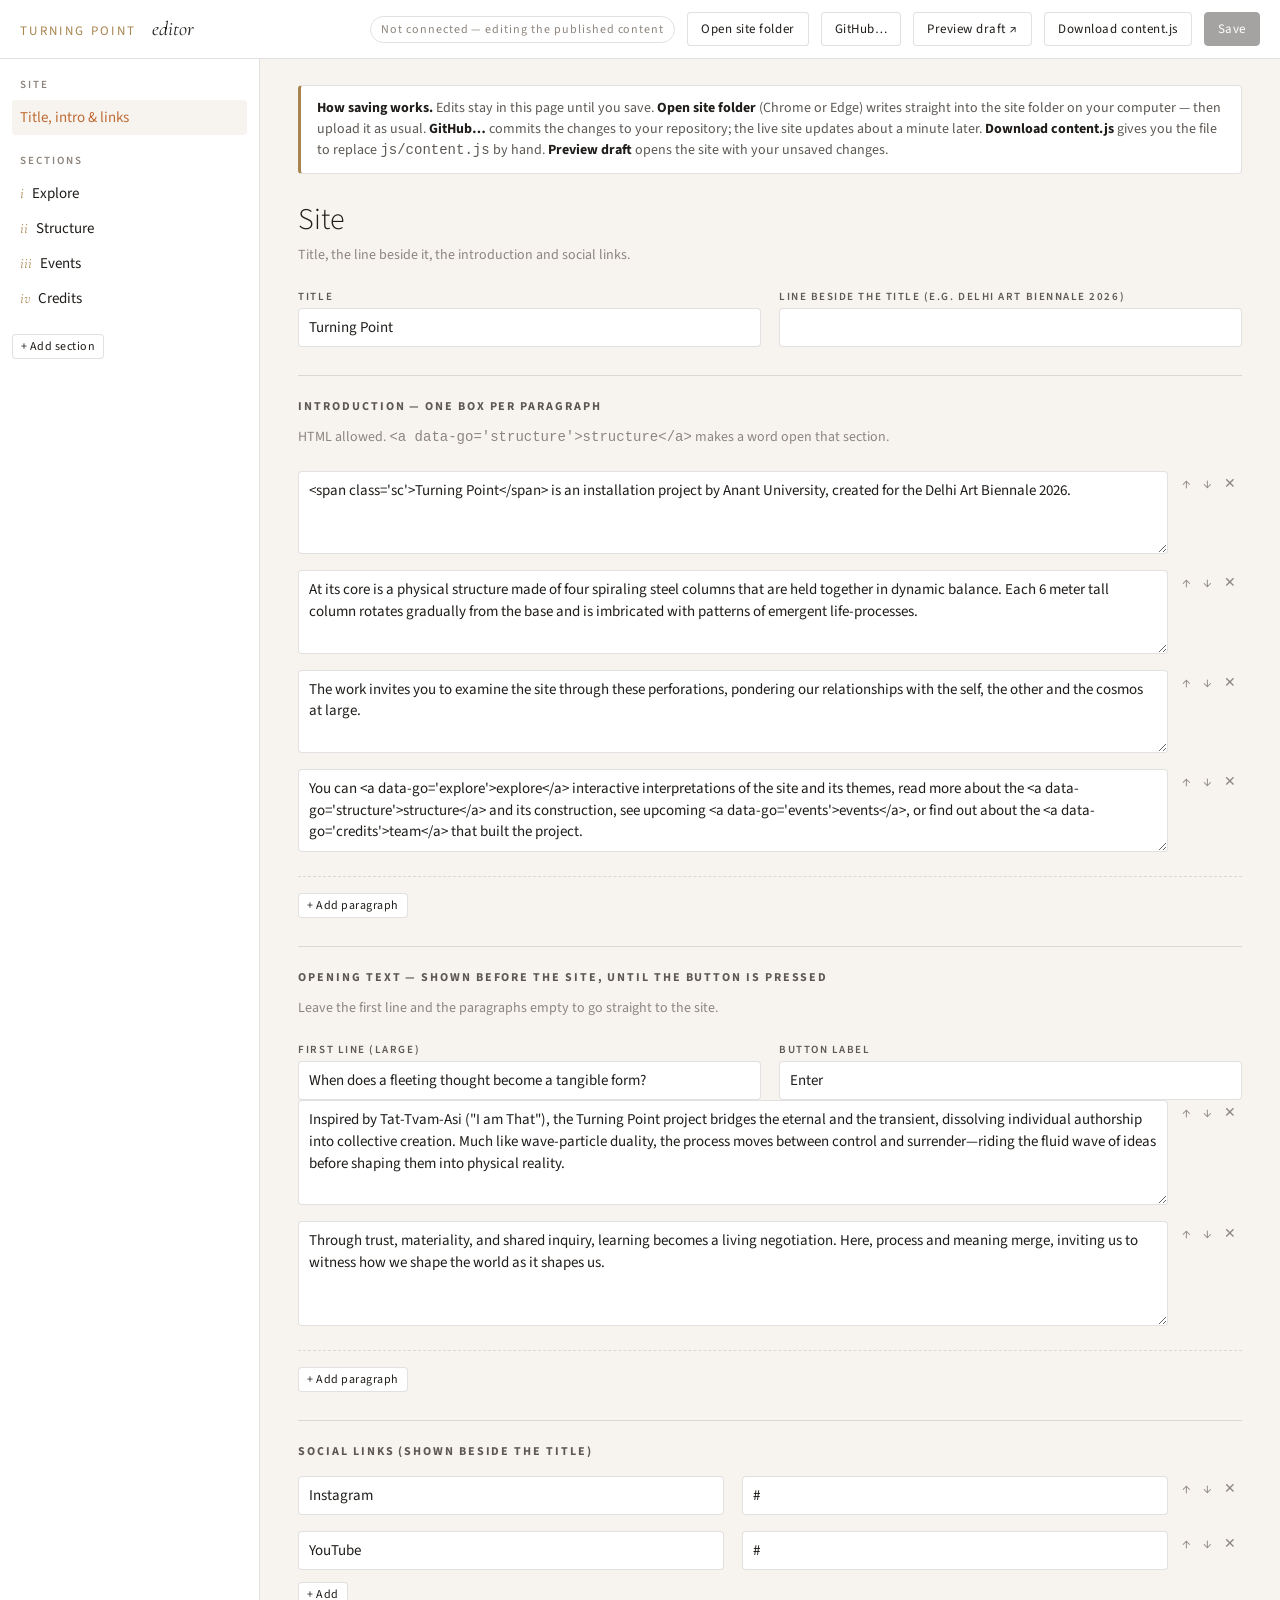
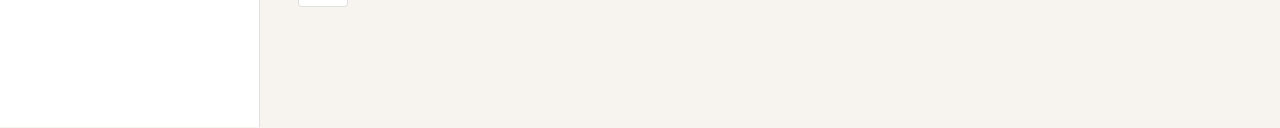
==== commit 24795020: "Update" ====
--- a/admin/index.html
+++ b/admin/index.html
@@ -384,6 +384,17 @@
     main.append(h("div", { class: "list" }, data.intro.map((p, i) => h("div", { class: "row" },
       h("textarea", { rows: 3, value: p, oninput: e => { data.intro[i] = e.target.value; setDirty(); } }), ctl(data.intro, i)))));
     main.append(h("div", { class: "addbar" }, h("button", { class: "btn small", onclick: () => { data.intro.push(""); setDirty(); renderMain(); } }, "+ Add paragraph")));
+
+    main.append(h("hr"), h("h3", {}, "Opening text — shown before the site, until the button is pressed"),
+      h("p", { class: "sub" }, "Leave the first line and the paragraphs empty to go straight to the site."));
+    data.preface = data.preface || { lead: "", paragraphs: [], button: "Enter" };
+    data.preface.paragraphs = data.preface.paragraphs || [];
+    main.append(h("div", { class: "grid" },
+      fieldEl(data.preface, "lead", "text", "First line (large)"),
+      fieldEl(data.preface, "button", "text", "Button label")));
+    main.append(h("div", { class: "list" }, data.preface.paragraphs.map((p, i) => h("div", { class: "row" },
+      h("textarea", { rows: 4, value: p, oninput: e => { data.preface.paragraphs[i] = e.target.value; setDirty(); } }), ctl(data.preface.paragraphs, i)))));
+    main.append(h("div", { class: "addbar" }, h("button", { class: "btn small", onclick: () => { data.preface.paragraphs.push(""); setDirty(); renderMain(); } }, "+ Add paragraph")));
 
     main.append(h("hr"), h("h3", {}, "Social links (shown beside the title)"));
     data.socials = data.socials || [];
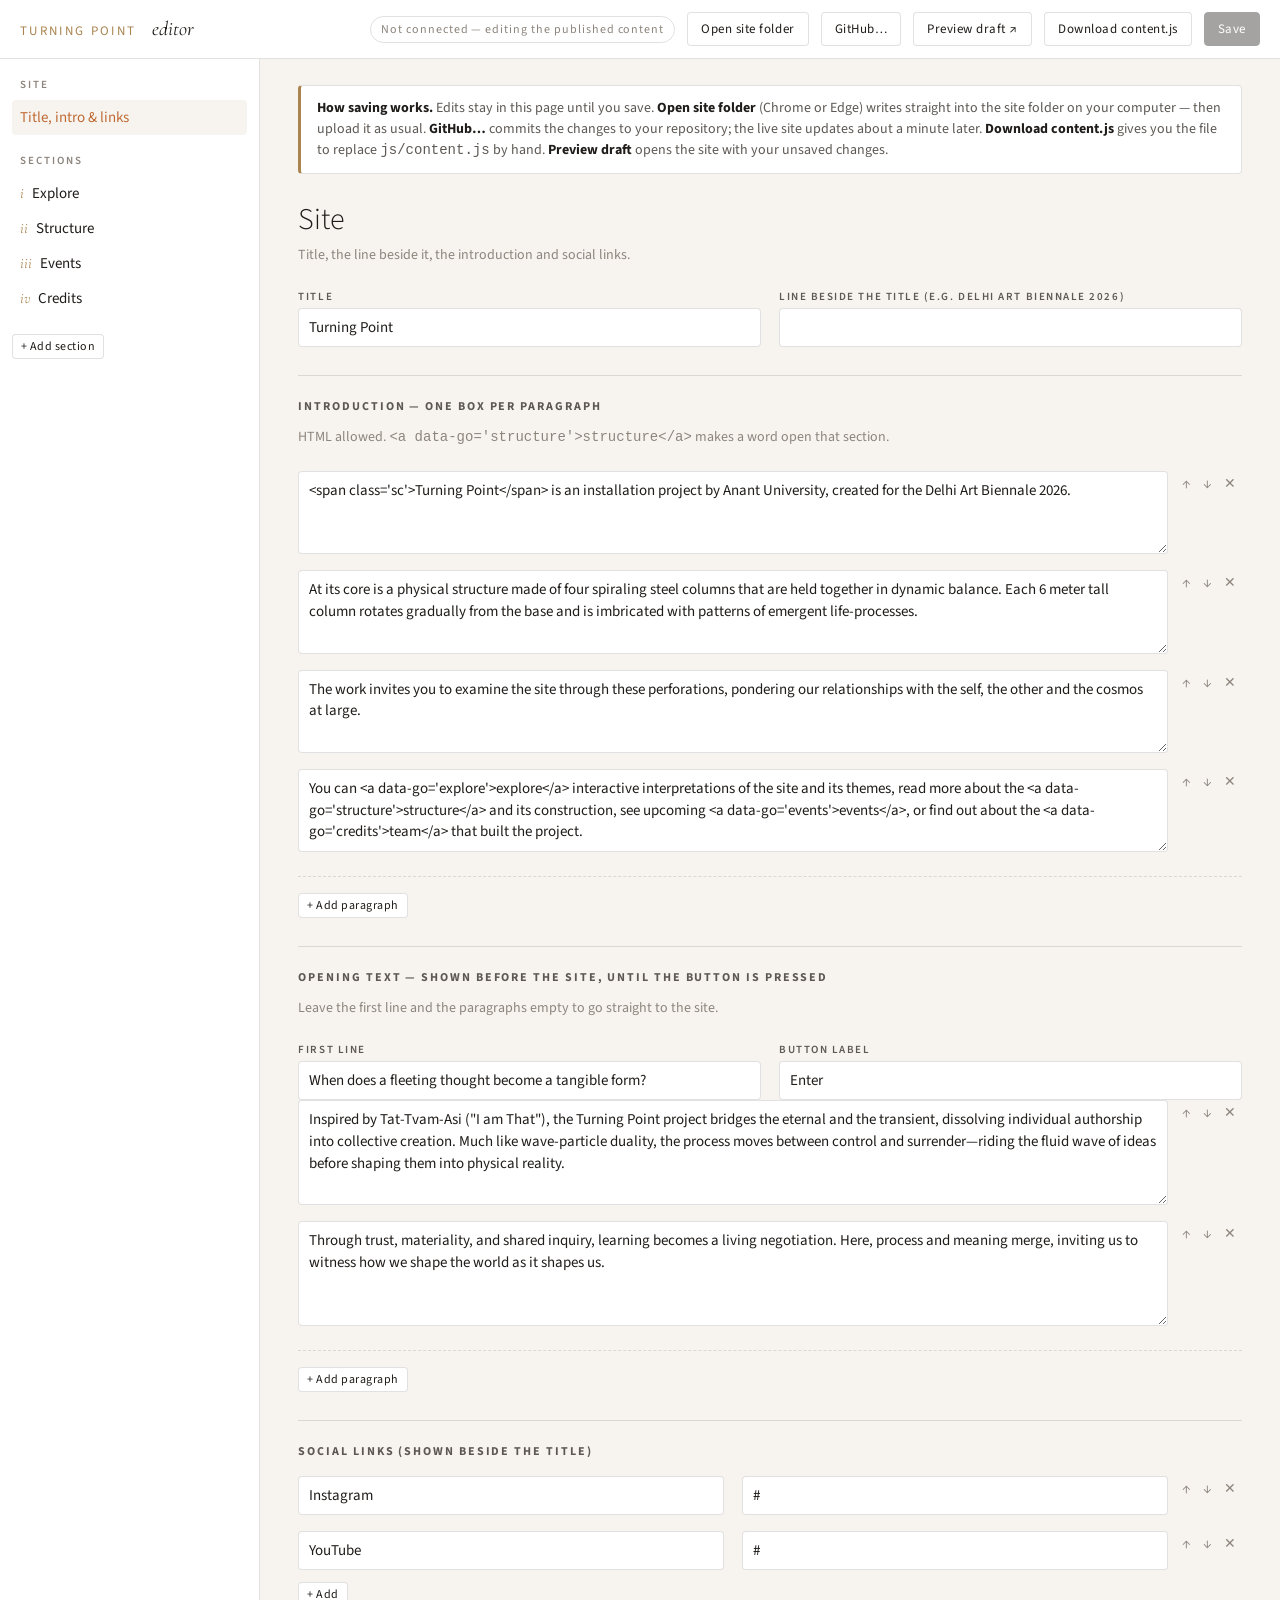
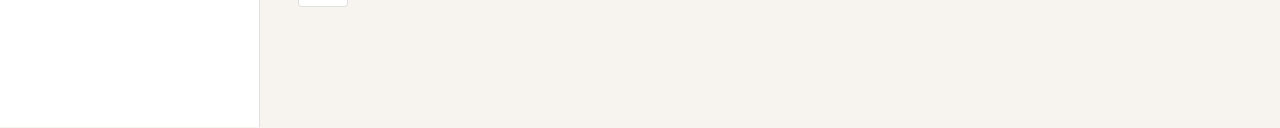
==== commit b85db409: "Update" ====
--- a/admin/index.html
+++ b/admin/index.html
@@ -390,7 +390,7 @@
     data.preface = data.preface || { lead: "", paragraphs: [], button: "Enter" };
     data.preface.paragraphs = data.preface.paragraphs || [];
     main.append(h("div", { class: "grid" },
-      fieldEl(data.preface, "lead", "text", "First line (large)"),
+      fieldEl(data.preface, "lead", "text", "First line"),
       fieldEl(data.preface, "button", "text", "Button label")));
     main.append(h("div", { class: "list" }, data.preface.paragraphs.map((p, i) => h("div", { class: "row" },
       h("textarea", { rows: 4, value: p, oninput: e => { data.preface.paragraphs[i] = e.target.value; setDirty(); } }), ctl(data.preface.paragraphs, i)))));
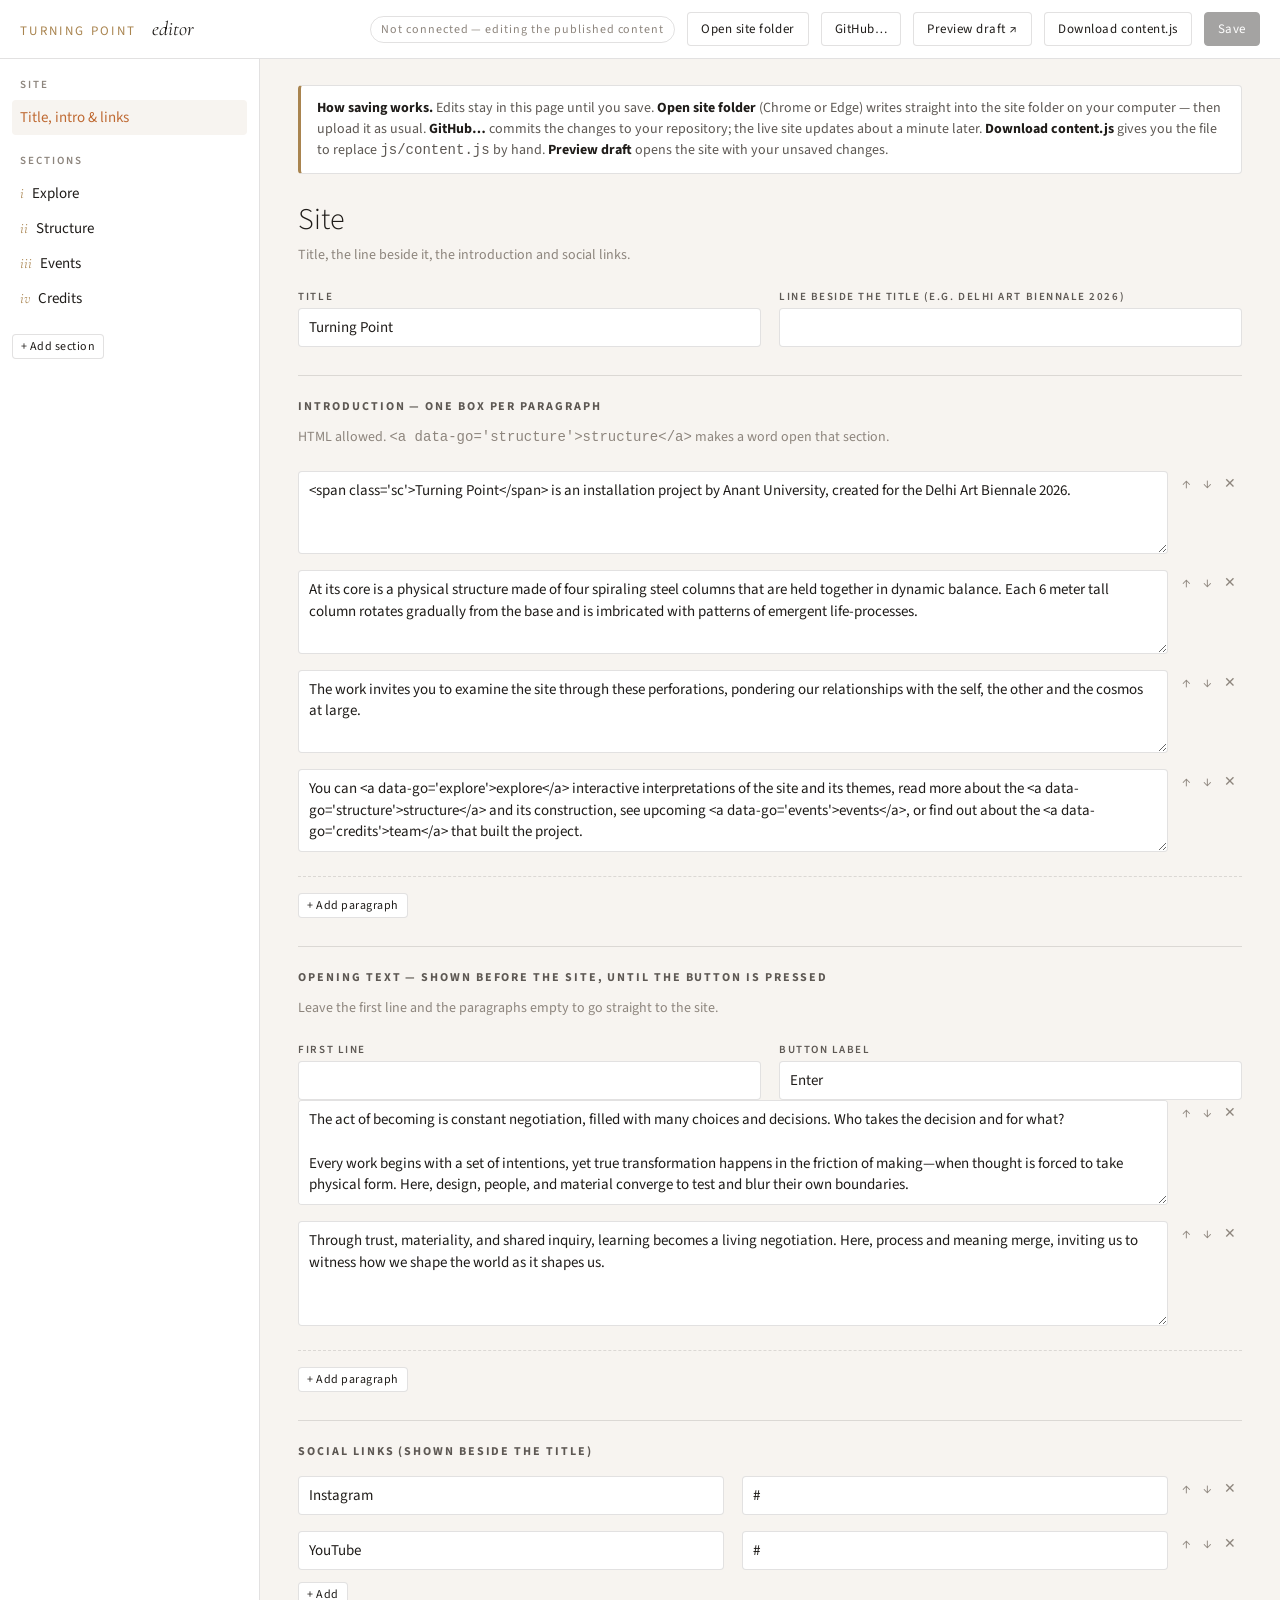
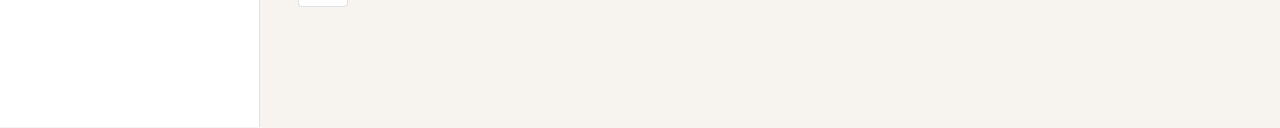
==== commit 85262bec: "Update" ====
--- a/admin/index.html
+++ b/admin/index.html
@@ -248,7 +248,8 @@
     if (kind === "layout") {
       return wrap("", h("select", { onchange: e => set(e.target.value || undefined) },
         h("option", { value: "", selected: !obj.layout }, "Vertical — scroll down"),
-        h("option", { value: "horizontal", selected: obj.layout === "horizontal" }, "Horizontal — scroll sideways, full height")));
+        h("option", { value: "horizontal", selected: obj.layout === "horizontal" }, "Horizontal — scroll sideways, full height"),
+        h("option", { value: "feature", selected: obj.layout === "feature" }, "Feature — one big image carousel beside a column of text")));
     }
     if (kind === "bool") {
       return h("label", { class: "check" }, h("input", { type: "checkbox", checked: !!obj[key], onchange: e => set(e.target.checked) }), label);
